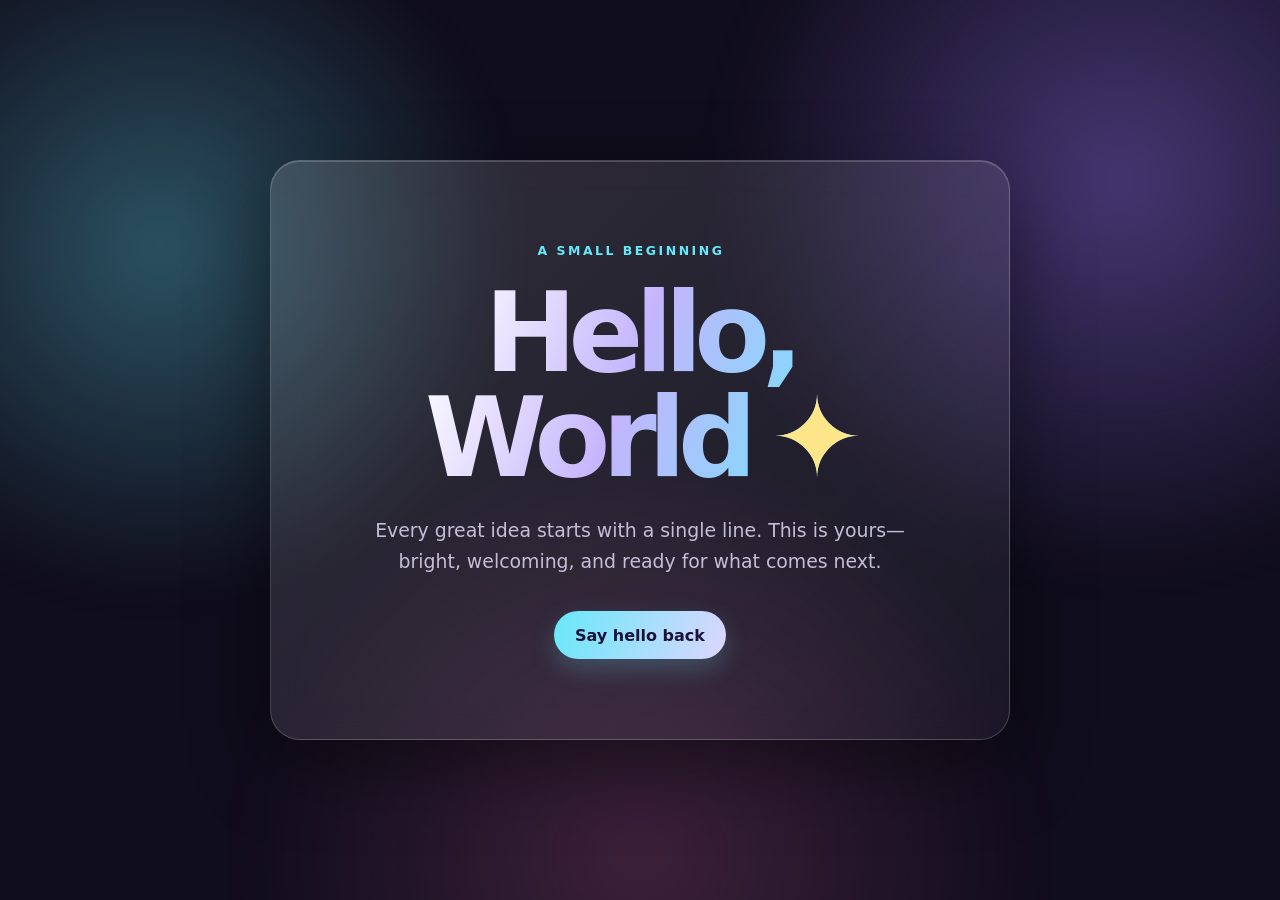
==== index.html @ 2cceeb63 "my first commit" ====
<!doctype html>
<html lang="en">
  <head>
    <meta charset="UTF-8" />
    <meta name="viewport" content="width=device-width, initial-scale=1.0" />
    <meta name="description" content="A polished Hello World landing page." />
    <title>Hello, World!</title>
    <style>
      :root {
        color-scheme: dark;
        --ink: #f7f4ff;
        --muted: #c5bed7;
        --violet: #9b7cff;
        --cyan: #67e8f9;
      }

      * { box-sizing: border-box; }

      body {
        min-height: 100vh;
        margin: 0;
        display: grid;
        place-items: center;
        overflow: hidden;
        font-family: Inter, ui-sans-serif, system-ui, -apple-system, BlinkMacSystemFont, "Segoe UI", sans-serif;
        color: var(--ink);
        background: #100d1c;
      }

      .aurora {
        position: fixed;
        inset: -25%;
        z-index: -1;
        background:
          radial-gradient(circle at 25% 35%, rgba(103, 232, 249, .32), transparent 22rem),
          radial-gradient(circle at 75% 30%, rgba(155, 124, 255, .38), transparent 25rem),
          radial-gradient(circle at 50% 80%, rgba(244, 114, 182, .2), transparent 25rem);
        filter: blur(24px);
        animation: drift 13s ease-in-out infinite alternate;
      }

      main {
        width: min(92vw, 740px);
        padding: clamp(2.2rem, 7vw, 5rem);
        text-align: center;
        border: 1px solid rgba(255,255,255,.18);
        border-radius: 30px;
        background: linear-gradient(135deg, rgba(255,255,255,.14), rgba(255,255,255,.045));
        box-shadow: 0 28px 80px rgba(0,0,0,.42), inset 0 1px 0 rgba(255,255,255,.18);
        backdrop-filter: blur(18px);
        animation: rise .8s cubic-bezier(.2,.8,.2,1) both;
      }

      .eyebrow {
        margin: 0 0 1.2rem;
        color: var(--cyan);
        font-size: .78rem;
        font-weight: 800;
        letter-spacing: .2em;
        text-transform: uppercase;
      }

      h1 {
        margin: 0;
        font-size: clamp(3rem, 10vw, 6.9rem);
        letter-spacing: -.075em;
        line-height: .95;
        background: linear-gradient(110deg, #fff 14%, #c4b5fd 48%, #67e8f9 88%);
        -webkit-background-clip: text;
        background-clip: text;
        color: transparent;
      }

      p {
        max-width: 35rem;
        margin: 1.55rem auto 2.1rem;
        color: var(--muted);
        font-size: clamp(1rem, 2vw, 1.18rem);
        line-height: 1.65;
      }

      button {
        padding: .9rem 1.3rem;
        border: 0;
        border-radius: 999px;
        color: #1d1238;
        background: linear-gradient(110deg, var(--cyan), #ddd6fe);
        box-shadow: 0 10px 25px rgba(103,232,249,.22);
        cursor: pointer;
        font: inherit;
        font-weight: 800;
        transition: transform .2s ease, box-shadow .2s ease;
      }

      button:hover { transform: translateY(-3px) scale(1.02); box-shadow: 0 16px 32px rgba(103,232,249,.35); }
      button:focus-visible { outline: 3px solid white; outline-offset: 4px; }

      .sparkle {
        display: inline-block;
        margin-left: .2em;
        color: #fde68a;
        animation: twinkle 1.8s ease-in-out infinite;
      }

      @keyframes rise { from { opacity: 0; transform: translateY(28px) scale(.97); } to { opacity: 1; transform: none; } }
      @keyframes drift { to { transform: rotate(10deg) scale(1.08) translate(3%, -2%); } }
      @keyframes twinkle { 50% { transform: rotate(18deg) scale(1.25); } }

      @media (prefers-reduced-motion: reduce) { *, *::before, *::after { animation-duration: .01ms !important; transition-duration: .01ms !important; } }
    </style>
  </head>
  <body>
    <div class="aurora" aria-hidden="true"></div>
    <main>
      <p class="eyebrow">A small beginning</p>
      <h1>Hello, World<span class="sparkle">✦</span></h1>
      <p>Every great idea starts with a single line. This is yours—bright, welcoming, and ready for what comes next.</p>
      <button type="button" id="hello-button">Say hello back</button>
    </main>
    <script>
      const button = document.querySelector('#hello-button');
      button.addEventListener('click', () => {
        button.textContent = 'Hello to you too! ✨';
      });
    </script>
  </body>
</html>
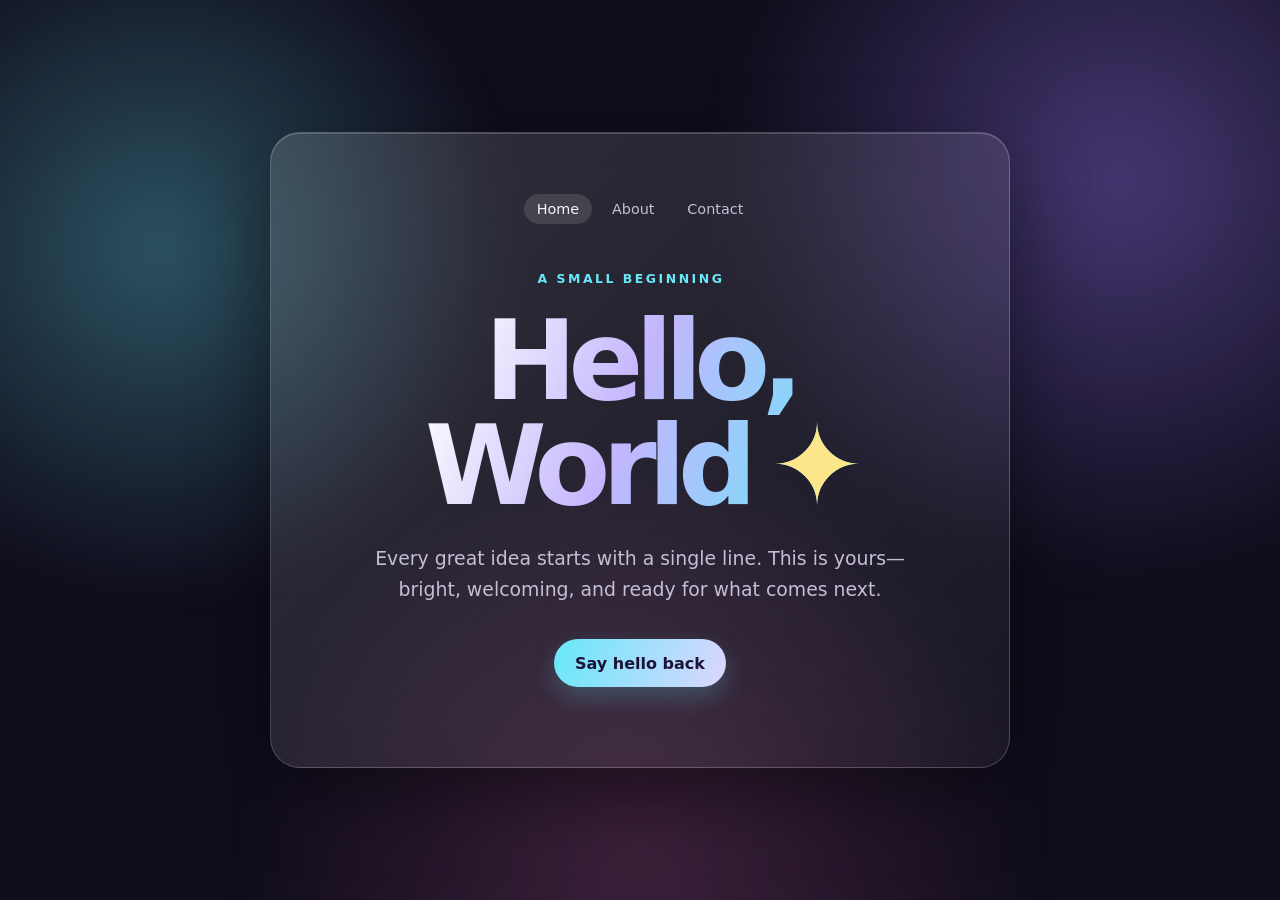
==== commit 5e0aa37c: "added about page and contact page" ====
--- a/index.html
+++ b/index.html
@@ -95,6 +95,10 @@
       button:hover { transform: translateY(-3px) scale(1.02); box-shadow: 0 16px 32px rgba(103,232,249,.35); }
       button:focus-visible { outline: 3px solid white; outline-offset: 4px; }
 
+      nav { display: flex; justify-content: center; gap: .45rem; margin: -1.2rem 0 2.8rem; }
+      nav a { padding: .45rem .8rem; border-radius: 999px; color: var(--muted); font-size: .9rem; text-decoration: none; transition: background .2s ease, color .2s ease; }
+      nav a:hover, nav a.active { color: var(--ink); background: rgba(255,255,255,.12); }
+
       .sparkle {
         display: inline-block;
         margin-left: .2em;
@@ -112,6 +116,11 @@
   <body>
     <div class="aurora" aria-hidden="true"></div>
     <main>
+      <nav aria-label="Primary navigation">
+        <a class="active" href="index.html">Home</a>
+        <a href="about.html">About</a>
+        <a href="contact.html">Contact</a>
+      </nav>
       <p class="eyebrow">A small beginning</p>
       <h1>Hello, World<span class="sparkle">✦</span></h1>
       <p>Every great idea starts with a single line. This is yours—bright, welcoming, and ready for what comes next.</p>
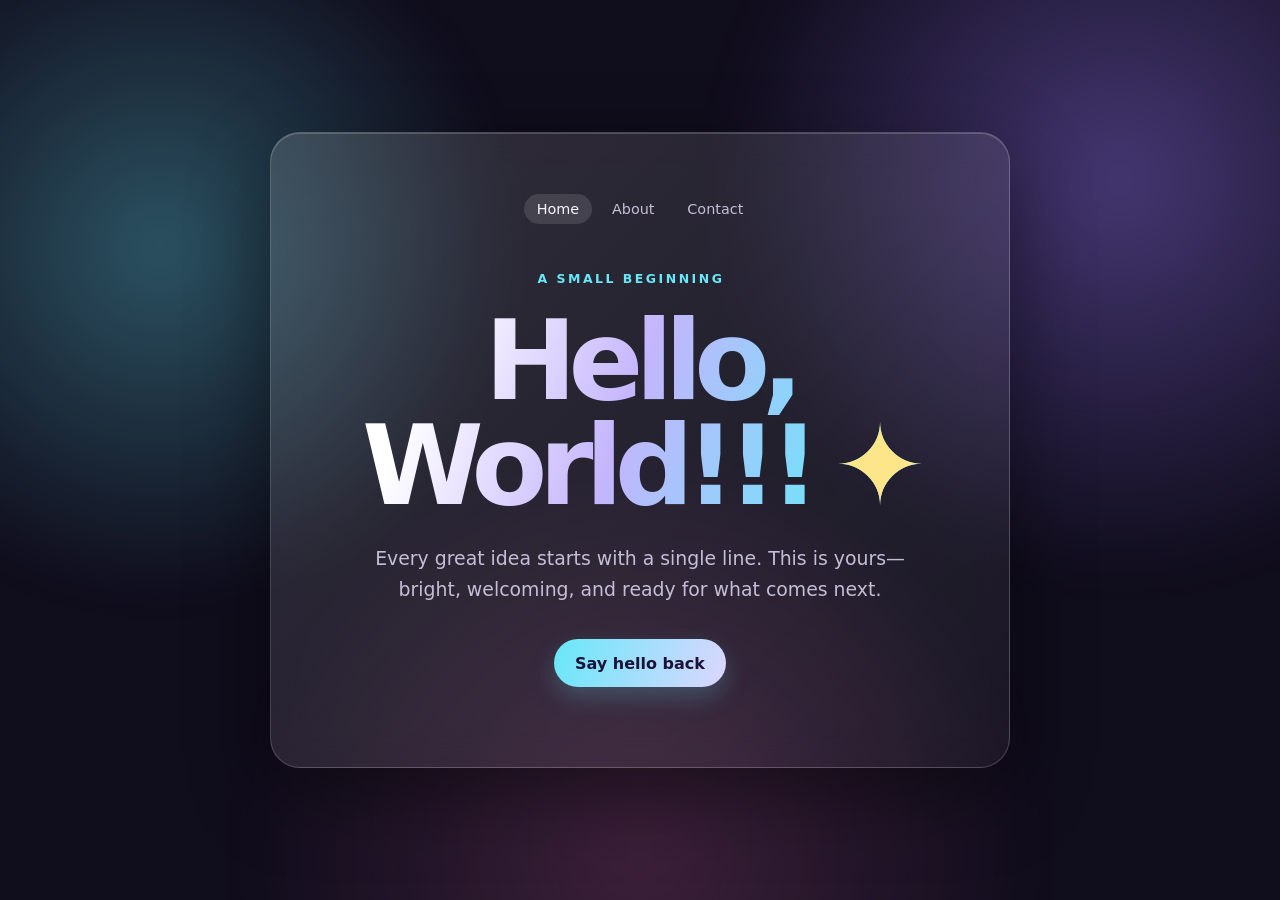
==== commit 3345e75d: "made changes" ====
--- a/index.html
+++ b/index.html
@@ -122,7 +122,7 @@
         <a href="contact.html">Contact</a>
       </nav>
       <p class="eyebrow">A small beginning</p>
-      <h1>Hello, World<span class="sparkle">✦</span></h1>
+      <h1>Hello, World!!!<span class="sparkle">✦</span></h1>
       <p>Every great idea starts with a single line. This is yours—bright, welcoming, and ready for what comes next.</p>
       <button type="button" id="hello-button">Say hello back</button>
     </main>
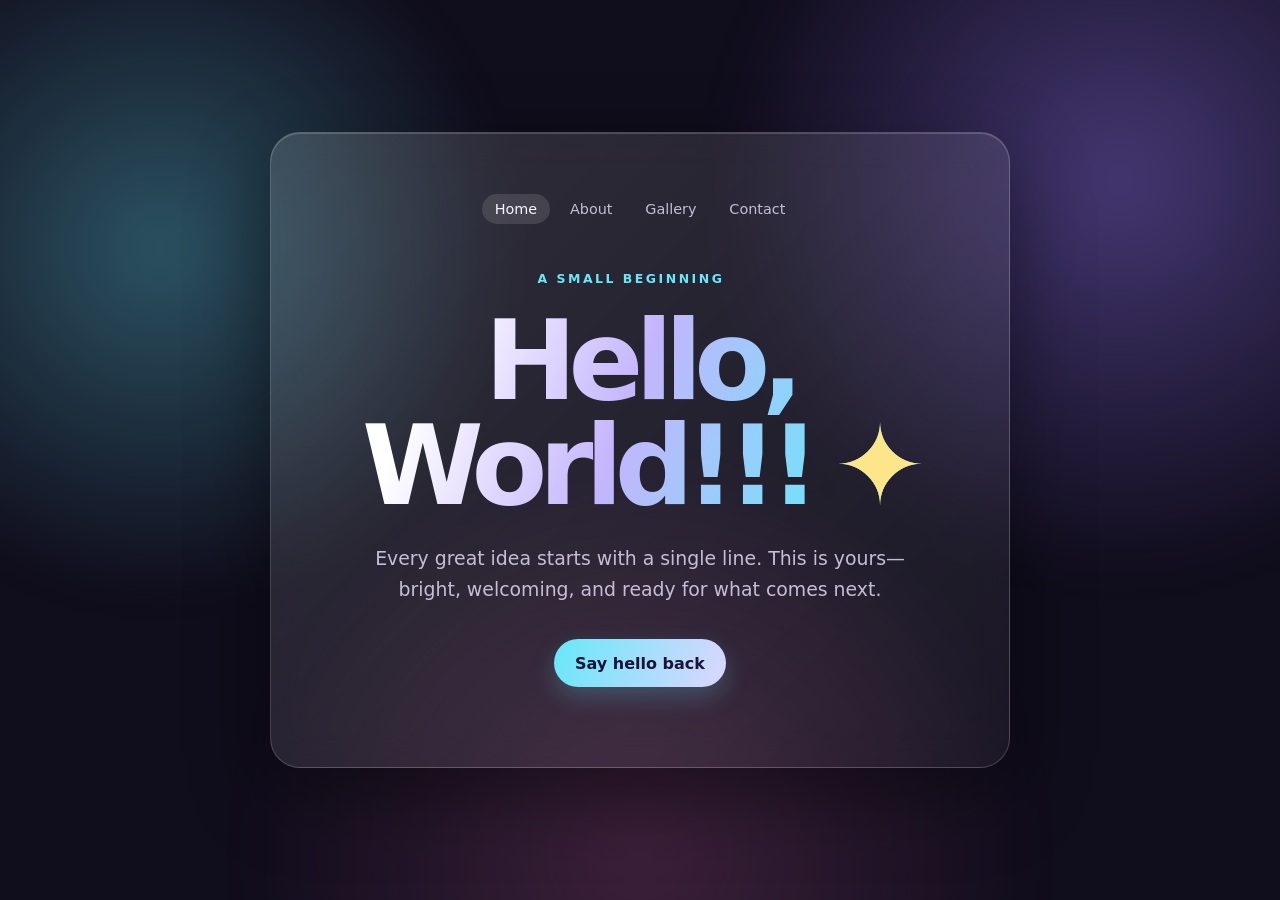
==== commit 7ba5ff29: "gallerypage created" ====
--- a/index.html
+++ b/index.html
@@ -119,6 +119,7 @@
       <nav aria-label="Primary navigation">
         <a class="active" href="index.html">Home</a>
         <a href="about.html">About</a>
+        <a href="gallery.html">Gallery</a>
         <a href="contact.html">Contact</a>
       </nav>
       <p class="eyebrow">A small beginning</p>
